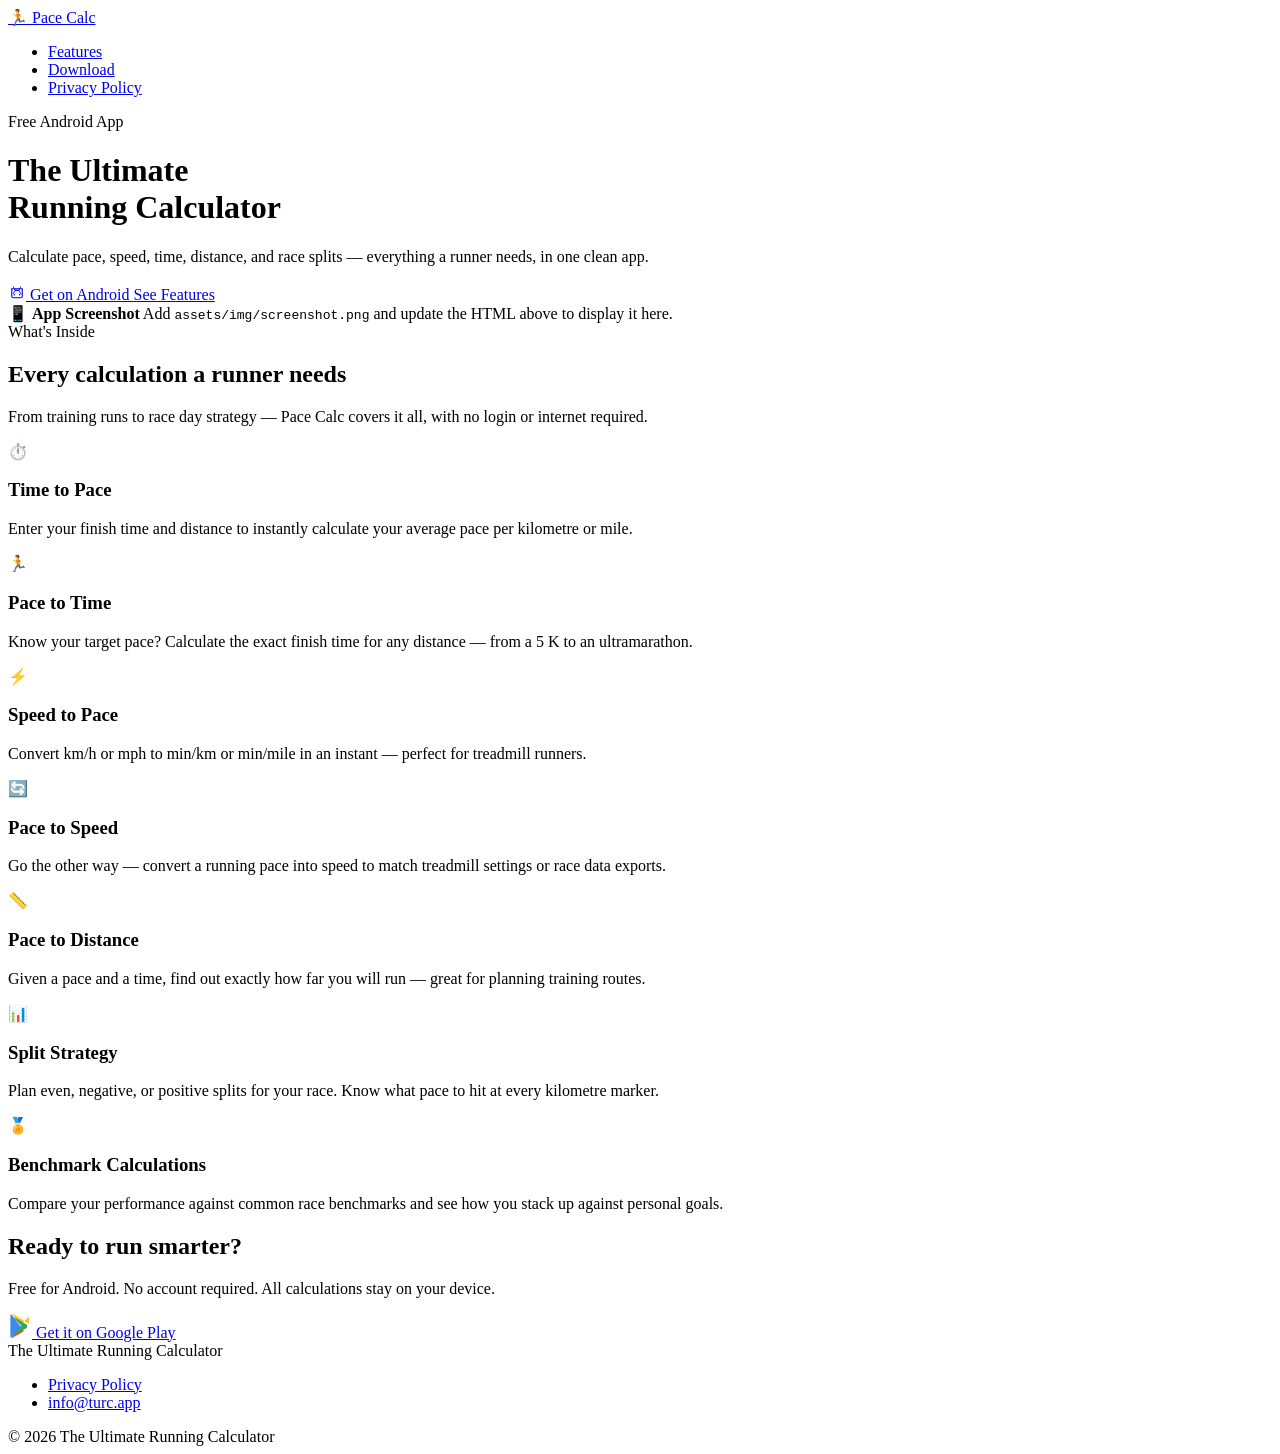
==== index.html @ 106208d2 "Add GitHub Pages website: index.html" ====
<!DOCTYPE html>
<html lang="en">
<head>
  <meta charset="UTF-8" />
  <meta name="viewport" content="width=device-width, initial-scale=1.0" />
  <meta name="description" content="The Ultimate Running Calculator — Calculate pace, speed, time, distance, and race splits for any distance. Free Android app." />
  <title>The Ultimate Running Calculator</title>

  <!-- Preconnect for Google Fonts -->
  <link rel="preconnect" href="https://fonts.googleapis.com" />
  <link rel="preconnect" href="https://fonts.gstatic.com" crossorigin />
  <link href="https://fonts.googleapis.com/css2?family=Inter:wght@400;500;600;700;800&display=swap" rel="stylesheet" />

  <link rel="stylesheet" href="assets/css/style.css" />

  <!-- Favicon placeholder — replace favicon.png with your actual icon -->
  <!-- <link rel="icon" type="image/png" href="assets/img/favicon.png" /> -->
</head>
<body>

  <!-- ========== Navigation ========== -->
  <nav class="nav" aria-label="Main navigation">
    <div class="container nav__inner">
      <a href="index.html" class="nav__brand">
        <span class="nav__brand-icon" aria-hidden="true">🏃</span>
        Pace Calc
      </a>
      <ul class="nav__links">
        <li><a href="#features">Features</a></li>
        <li><a href="#download">Download</a></li>
        <li><a href="privacy-policy.html">Privacy Policy</a></li>
      </ul>
    </div>
  </nav>

  <!-- ========== Hero ========== -->
  <header class="hero" id="home">
    <div class="container">
      <span class="hero__badge">Free Android App</span>

      <h1 class="hero__title">
        The Ultimate<br />
        <span>Running Calculator</span>
      </h1>

      <p class="hero__subtitle">
        Calculate pace, speed, time, distance, and race splits — everything a runner needs, in one clean app.
      </p>

      <div class="hero__cta">
        <a href="#download" class="btn btn--primary">
          <!-- Android icon -->
          <svg width="18" height="18" viewBox="0 0 24 24" fill="none" xmlns="http://www.w3.org/2000/svg" aria-hidden="true">
            <path d="M17.523 15.341 14.985 10.9l2.538-4.441a.5.5 0 0 0-.867-.496L14.14 10.4H9.86L7.344 5.963a.5.5 0 1 0-.867.496L9.015 10.9l-2.538 4.441a.5.5 0 1 0 .867.496L9.5 11.9h5l2.156 3.937a.5.5 0 1 0 .867-.496Z" fill="currentColor"/>
            <circle cx="8.5" cy="17" r="1" fill="currentColor"/>
            <circle cx="15.5" cy="17" r="1" fill="currentColor"/>
            <path d="M5 9h14v10a2 2 0 0 1-2 2H7a2 2 0 0 1-2-2V9Z" stroke="currentColor" stroke-width="1.5" fill="none"/>
          </svg>
          Get on Android
        </a>
        <a href="#features" class="btn btn--outline">See Features</a>
      </div>

      <!-- App Screenshot -->
      <div class="mockup-wrap">
        <!--
          ============================================================
          SCREENSHOT PLACEHOLDER
          Replace the <div class="mockup__placeholder"> block below
          with the following once you have a screenshot:

          <div class="mockup">
            <img src="assets/img/screenshot.png"
                 alt="The Ultimate Running Calculator app screenshot"
                 width="260" />
          </div>

          Recommended screenshot size: 1080×2340 px (or any 9:19.5 ratio).
          Save it as: assets/img/screenshot.png
          ============================================================
        -->
        <div class="mockup__placeholder" role="img" aria-label="App screenshot placeholder">
          <span class="mockup__placeholder-icon" aria-hidden="true">📱</span>
          <strong>App Screenshot</strong>
          <span>Add <code>assets/img/screenshot.png</code> and update the HTML above to display it here.</span>
        </div>
      </div>

    </div>
  </header>

  <!-- ========== Features ========== -->
  <section class="section" id="features" aria-labelledby="features-title">
    <div class="container">
      <div class="features__intro">
        <span class="section-label">What's Inside</span>
        <h2 class="section-title" id="features-title">Every calculation a runner needs</h2>
        <p class="section-desc">
          From training runs to race day strategy — Pace Calc covers it all, with no login or internet required.
        </p>
      </div>

      <div class="features__grid">

        <div class="feature-card">
          <div class="feature-card__icon" aria-hidden="true">⏱️</div>
          <h3 class="feature-card__title">Time to Pace</h3>
          <p class="feature-card__desc">Enter your finish time and distance to instantly calculate your average pace per kilometre or mile.</p>
        </div>

        <div class="feature-card">
          <div class="feature-card__icon" aria-hidden="true">🏃</div>
          <h3 class="feature-card__title">Pace to Time</h3>
          <p class="feature-card__desc">Know your target pace? Calculate the exact finish time for any distance — from a 5 K to an ultramarathon.</p>
        </div>

        <div class="feature-card">
          <div class="feature-card__icon" aria-hidden="true">⚡</div>
          <h3 class="feature-card__title">Speed to Pace</h3>
          <p class="feature-card__desc">Convert km/h or mph to min/km or min/mile in an instant — perfect for treadmill runners.</p>
        </div>

        <div class="feature-card">
          <div class="feature-card__icon" aria-hidden="true">🔄</div>
          <h3 class="feature-card__title">Pace to Speed</h3>
          <p class="feature-card__desc">Go the other way — convert a running pace into speed to match treadmill settings or race data exports.</p>
        </div>

        <div class="feature-card">
          <div class="feature-card__icon" aria-hidden="true">📏</div>
          <h3 class="feature-card__title">Pace to Distance</h3>
          <p class="feature-card__desc">Given a pace and a time, find out exactly how far you will run — great for planning training routes.</p>
        </div>

        <div class="feature-card">
          <div class="feature-card__icon" aria-hidden="true">📊</div>
          <h3 class="feature-card__title">Split Strategy</h3>
          <p class="feature-card__desc">Plan even, negative, or positive splits for your race. Know what pace to hit at every kilometre marker.</p>
        </div>

        <div class="feature-card">
          <div class="feature-card__icon" aria-hidden="true">🏅</div>
          <h3 class="feature-card__title">Benchmark Calculations</h3>
          <p class="feature-card__desc">Compare your performance against common race benchmarks and see how you stack up against personal goals.</p>
        </div>

      </div>
    </div>
  </section>

  <!-- ========== Download CTA ========== -->
  <section class="cta-banner" id="download" aria-labelledby="download-title">
    <div class="container">
      <h2 class="cta-banner__title" id="download-title">Ready to run smarter?</h2>
      <p class="cta-banner__sub">
        Free for Android. No account required. All calculations stay on your device.
      </p>

      <!--
        ============================================================
        GOOGLE PLAY LINK PLACEHOLDER
        Replace the href below with your actual Google Play Store URL:
        https://play.google.com/store/apps/details?id=YOUR.PACKAGE.NAME
        ============================================================
      -->
      <a href="#" class="android-badge" aria-label="Get The Ultimate Running Calculator on Google Play">
        <!-- Google Play icon -->
        <svg width="24" height="24" viewBox="0 0 24 24" fill="none" xmlns="http://www.w3.org/2000/svg" aria-hidden="true">
          <path d="M3.18 23.76c.42.23.9.26 1.35.06l11.4-6.56-2.43-2.43L3.18 23.76Z" fill="#EA4335"/>
          <path d="M20.82 10.03c-.4-.57-1-.97-1.74-1.16L5.7.57c-.45-.26-.96-.28-1.38-.07L13.5 10l7.32-7.32Z" fill="#FBBC04"/>
          <path d="M3.18.24C2.7.46 2.4.97 2.4 1.63v20.74c0 .66.3 1.17.78 1.39l10.32-10.32L3.18.24Z" fill="#4285F4"/>
          <path d="M13.5 12 3.18 22.32c.42.23.93.2 1.38-.06l13.38-7.7a2.5 2.5 0 0 0 0-4.44L4.56 2.42 13.5 12Z" fill="#34A853"/>
        </svg>
        Get it on Google Play
      </a>
    </div>
  </section>

  <!-- ========== Footer ========== -->
  <footer class="footer">
    <div class="container footer__inner">
      <span class="footer__brand">The Ultimate Running Calculator</span>
      <ul class="footer__links">
        <li><a href="privacy-policy.html">Privacy Policy</a></li>
        <li><a href="mailto:info@turc.app">info@turc.app</a></li>
      </ul>
      <span>&copy; <script>document.write(new Date().getFullYear())</script> The Ultimate Running Calculator</span>
    </div>
  </footer>

</body>
</html>
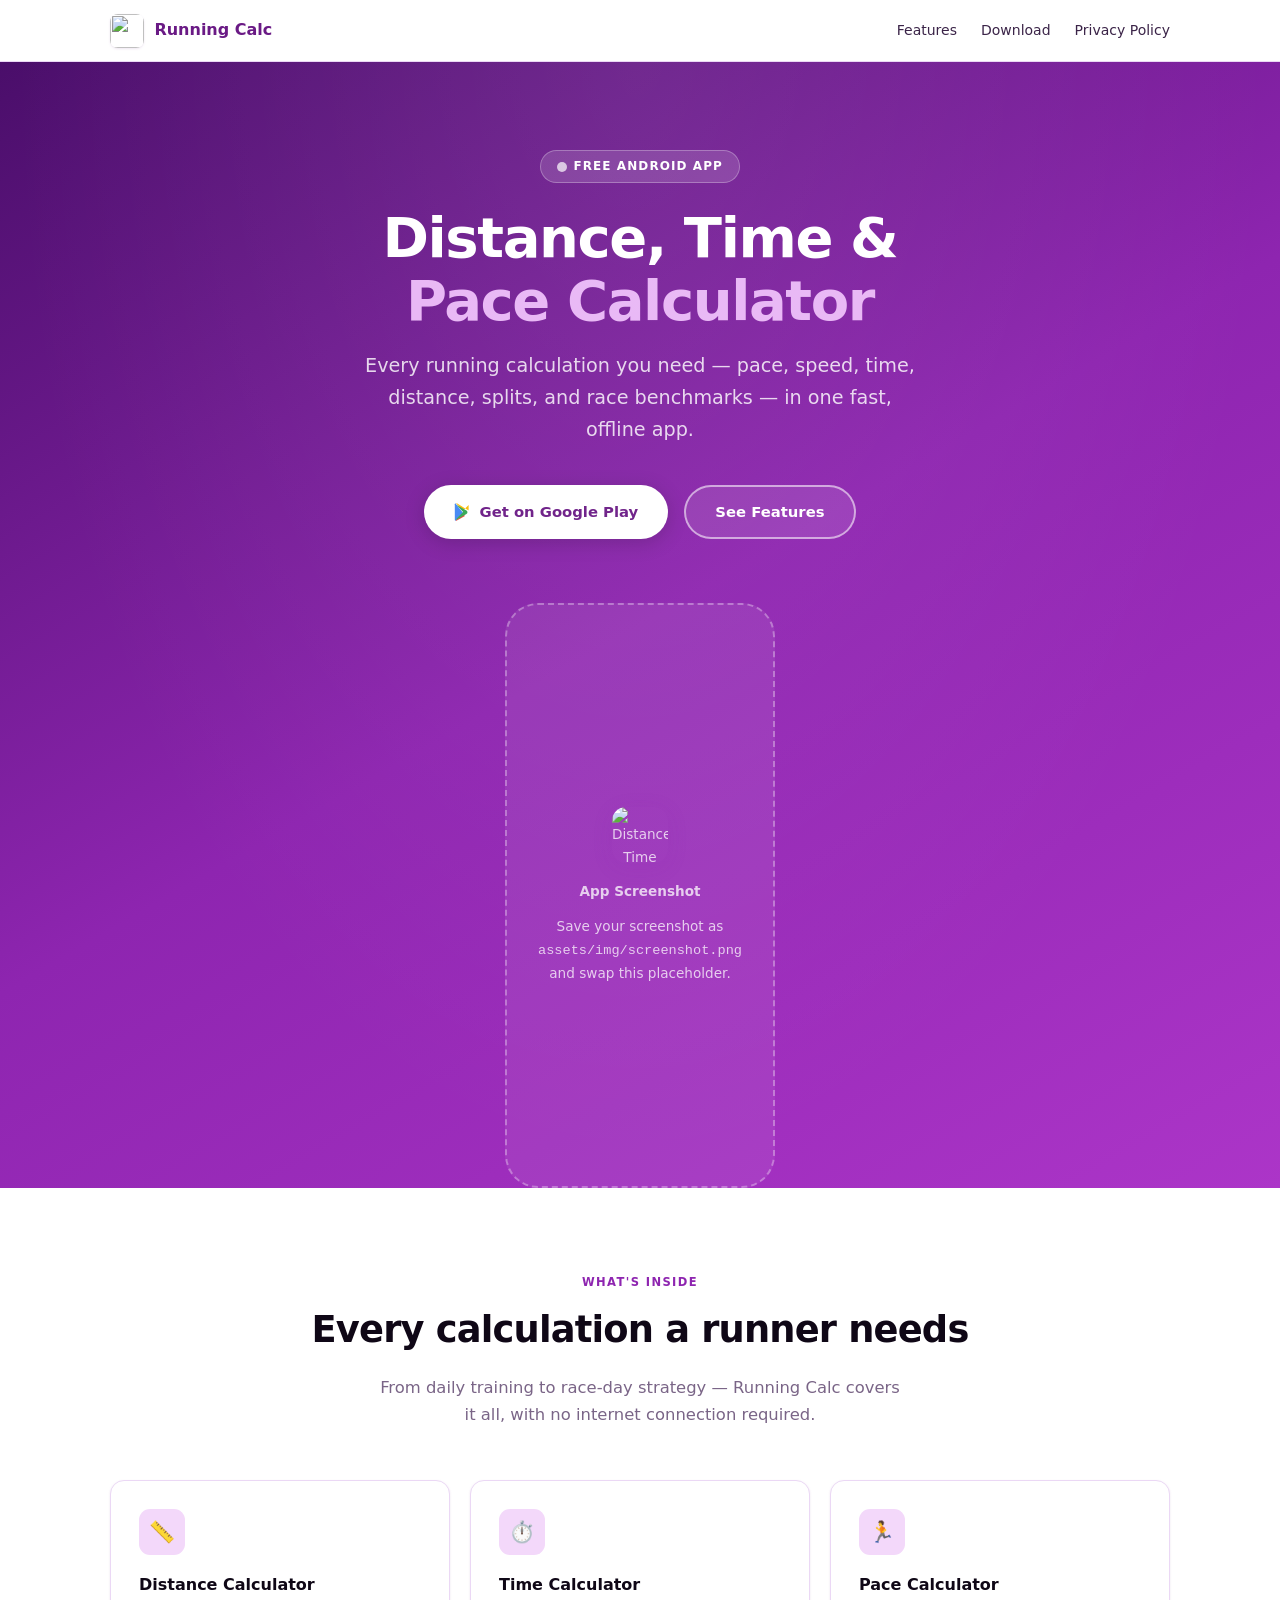
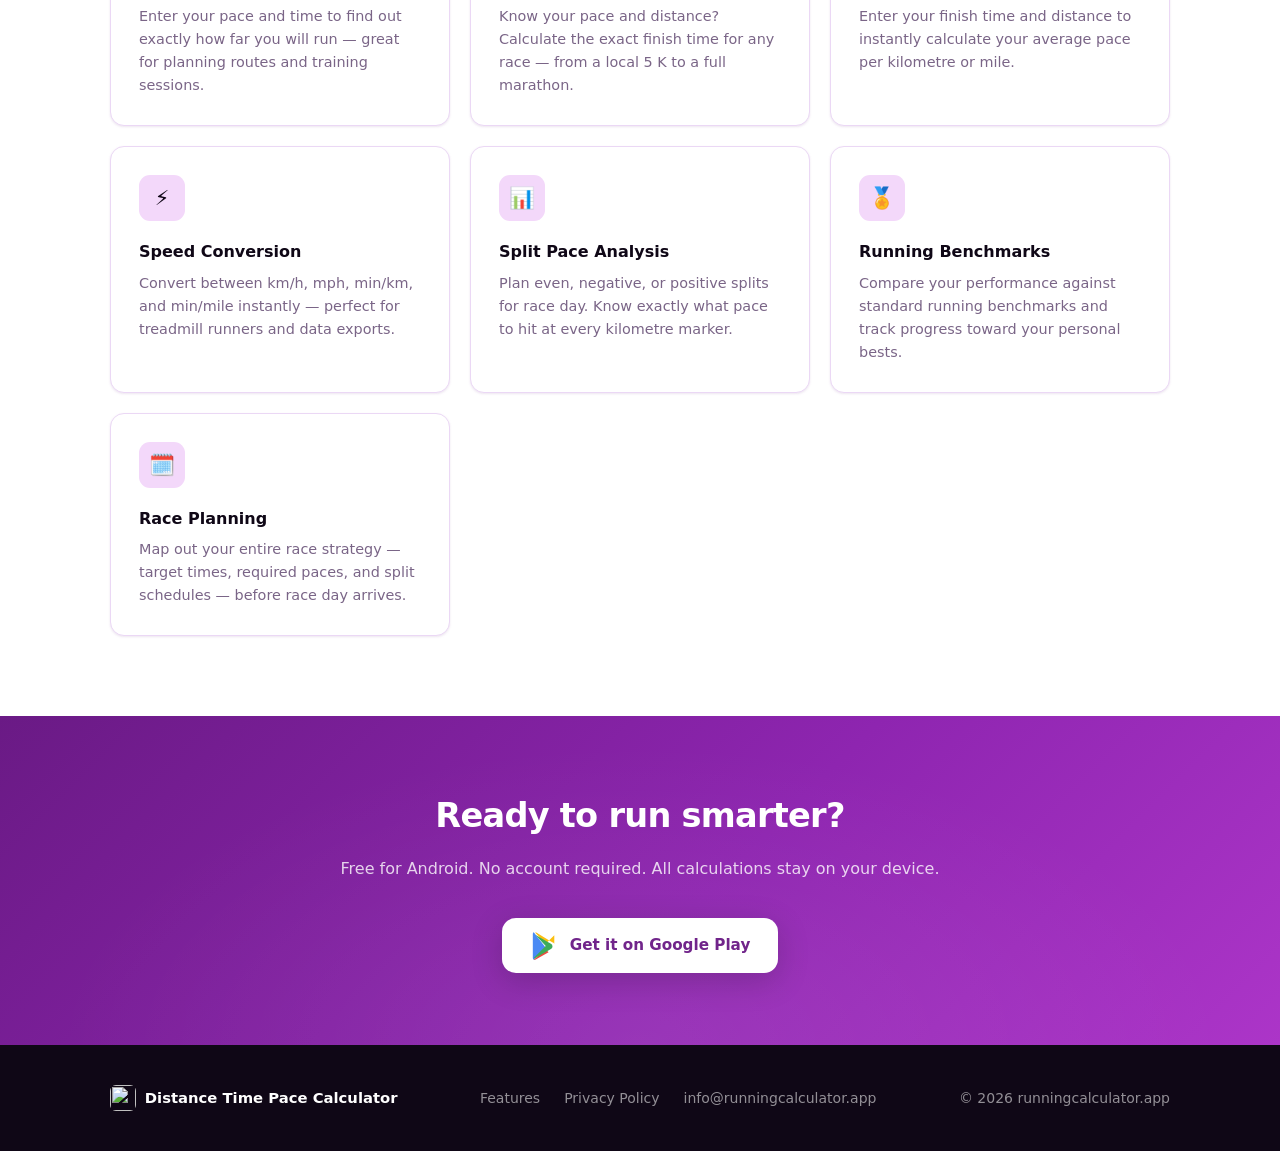
==== commit c8fc9e83: "Rebrand website to Distance Time Pace Calculator with purple gradient theme" ====
--- a/index.html
+++ b/index.html
@@ -3,27 +3,53 @@
 <head>
   <meta charset="UTF-8" />
   <meta name="viewport" content="width=device-width, initial-scale=1.0" />
-  <meta name="description" content="The Ultimate Running Calculator — Calculate pace, speed, time, distance, and race splits for any distance. Free Android app." />
-  <title>The Ultimate Running Calculator</title>
-
-  <!-- Preconnect for Google Fonts -->
+
+  <!-- ── SEO ──────────────────────────────────────────────────── -->
+  <title>Distance Time Pace Calculator — Running Calc</title>
+  <meta name="description" content="Distance Time Pace Calculator: the free Android app for runners. Calculate pace, speed, time, distance, splits, and race benchmarks — all offline, no account needed." />
+  <link rel="canonical" href="https://runningcalculator.app/" />
+
+  <!-- ── Open Graph / Social ───────────────────────────────────── -->
+  <meta property="og:type"        content="website" />
+  <meta property="og:url"         content="https://runningcalculator.app/" />
+  <meta property="og:title"       content="Distance Time Pace Calculator" />
+  <meta property="og:description" content="Every running calculation you need — pace, speed, time, distance, splits, and benchmarks. Free for Android." />
+  <meta property="og:image"       content="https://runningcalculator.app/assets/img/og-image.jpg" />
+  <meta property="og:image:width"  content="1200" />
+  <meta property="og:image:height" content="630" />
+  <meta name="twitter:card"        content="summary_large_image" />
+  <meta name="twitter:title"       content="Distance Time Pace Calculator" />
+  <meta name="twitter:description" content="Every running calculation you need. Free for Android." />
+  <meta name="twitter:image"       content="https://runningcalculator.app/assets/img/og-image.jpg" />
+
+  <!-- ── Theme color (browser UI) ──────────────────────────────── -->
+  <meta name="theme-color" content="#8E25B0" />
+  <meta name="msapplication-TileColor" content="#8E25B0" />
+
+  <!-- ── Favicons ──────────────────────────────────────────────── -->
+  <link rel="icon"               href="/favicon.ico" sizes="any" />
+  <link rel="icon"               href="/assets/img/favicon-32x32.png" type="image/png" sizes="32x32" />
+  <link rel="icon"               href="/assets/img/favicon-16x16.png" type="image/png" sizes="16x16" />
+  <link rel="apple-touch-icon"   href="/assets/img/apple-touch-icon.png" />
+  <link rel="manifest"           href="/site.webmanifest" />
+
+  <!-- ── Fonts ─────────────────────────────────────────────────── -->
   <link rel="preconnect" href="https://fonts.googleapis.com" />
   <link rel="preconnect" href="https://fonts.gstatic.com" crossorigin />
   <link href="https://fonts.googleapis.com/css2?family=Inter:wght@400;500;600;700;800&display=swap" rel="stylesheet" />
 
   <link rel="stylesheet" href="assets/css/style.css" />
-
-  <!-- Favicon placeholder — replace favicon.png with your actual icon -->
-  <!-- <link rel="icon" type="image/png" href="assets/img/favicon.png" /> -->
 </head>
 <body>
 
-  <!-- ========== Navigation ========== -->
+  <!-- ═══════════════ NAVIGATION ═══════════════ -->
   <nav class="nav" aria-label="Main navigation">
     <div class="container nav__inner">
-      <a href="index.html" class="nav__brand">
-        <span class="nav__brand-icon" aria-hidden="true">🏃</span>
-        Pace Calc
+      <a href="/" class="nav__brand">
+        <span class="nav__brand-icon">
+          <img src="assets/img/favicon-96x96.png" alt="" aria-hidden="true" />
+        </span>
+        Running Calc
       </a>
       <ul class="nav__links">
         <li><a href="#features">Features</a></li>
@@ -33,139 +59,143 @@
     </div>
   </nav>
 
-  <!-- ========== Hero ========== -->
+  <!-- ═══════════════ HERO ═══════════════ -->
   <header class="hero" id="home">
     <div class="container">
-      <span class="hero__badge">Free Android App</span>
+
+      <span class="hero__badge">
+        <!-- Android dot -->
+        <svg width="10" height="10" viewBox="0 0 10 10" aria-hidden="true"><circle cx="5" cy="5" r="5" fill="currentColor" opacity=".7"/></svg>
+        Free Android App
+      </span>
 
       <h1 class="hero__title">
-        The Ultimate<br />
-        <span>Running Calculator</span>
+        Distance, Time &amp;<br />
+        <em>Pace Calculator</em>
       </h1>
 
       <p class="hero__subtitle">
-        Calculate pace, speed, time, distance, and race splits — everything a runner needs, in one clean app.
+        Every running calculation you need — pace, speed, time, distance, splits, and race benchmarks — in one fast, offline app.
       </p>
 
       <div class="hero__cta">
         <a href="#download" class="btn btn--primary">
-          <!-- Android icon -->
-          <svg width="18" height="18" viewBox="0 0 24 24" fill="none" xmlns="http://www.w3.org/2000/svg" aria-hidden="true">
-            <path d="M17.523 15.341 14.985 10.9l2.538-4.441a.5.5 0 0 0-.867-.496L14.14 10.4H9.86L7.344 5.963a.5.5 0 1 0-.867.496L9.015 10.9l-2.538 4.441a.5.5 0 1 0 .867.496L9.5 11.9h5l2.156 3.937a.5.5 0 1 0 .867-.496Z" fill="currentColor"/>
-            <circle cx="8.5" cy="17" r="1" fill="currentColor"/>
-            <circle cx="15.5" cy="17" r="1" fill="currentColor"/>
-            <path d="M5 9h14v10a2 2 0 0 1-2 2H7a2 2 0 0 1-2-2V9Z" stroke="currentColor" stroke-width="1.5" fill="none"/>
+          <!-- Google Play icon -->
+          <svg class="btn__icon" width="18" height="18" viewBox="0 0 24 24" fill="none" aria-hidden="true">
+            <path d="M3.18 23.76c.42.23.9.26 1.35.06l11.4-6.56-2.43-2.43L3.18 23.76Z" fill="#EA4335"/>
+            <path d="M20.82 10.03c-.4-.57-1-.97-1.74-1.16L5.7.57c-.45-.26-.96-.28-1.38-.07L13.5 10l7.32-7.32Z" fill="#FBBC04"/>
+            <path d="M3.18.24C2.7.46 2.4.97 2.4 1.63v20.74c0 .66.3 1.17.78 1.39l10.32-10.32L3.18.24Z" fill="#4285F4"/>
+            <path d="M13.5 12 3.18 22.32c.42.23.93.2 1.38-.06l13.38-7.7a2.5 2.5 0 0 0 0-4.44L4.56 2.42 13.5 12Z" fill="#34A853"/>
           </svg>
-          Get on Android
+          Get on Google Play
         </a>
         <a href="#features" class="btn btn--outline">See Features</a>
       </div>
 
       <!-- App Screenshot -->
-      <div class="mockup-wrap">
+      <div class="hero__mockup">
         <!--
-          ============================================================
+          ══════════════════════════════════════════════════════════
           SCREENSHOT PLACEHOLDER
-          Replace the <div class="mockup__placeholder"> block below
-          with the following once you have a screenshot:
+          When you have a screenshot, replace the block below with:
 
           <div class="mockup">
             <img src="assets/img/screenshot.png"
-                 alt="The Ultimate Running Calculator app screenshot"
-                 width="260" />
+                 alt="Distance Time Pace Calculator app screenshot"
+                 width="270" />
           </div>
 
-          Recommended screenshot size: 1080×2340 px (or any 9:19.5 ratio).
-          Save it as: assets/img/screenshot.png
-          ============================================================
+          Recommended size: 1080 × 2340 px (or any 9 : 19.5 ratio).
+          Save the file as:  assets/img/screenshot.png
+          ══════════════════════════════════════════════════════════
         -->
         <div class="mockup__placeholder" role="img" aria-label="App screenshot placeholder">
-          <span class="mockup__placeholder-icon" aria-hidden="true">📱</span>
+          <div class="mockup__placeholder-icon">
+            <img src="assets/img/icon-192.png" alt="Distance Time Pace Calculator icon" />
+          </div>
           <strong>App Screenshot</strong>
-          <span>Add <code>assets/img/screenshot.png</code> and update the HTML above to display it here.</span>
+          <span>Save your screenshot as <code>assets/img/screenshot.png</code> and swap this placeholder.</span>
         </div>
       </div>
 
     </div>
   </header>
 
-  <!-- ========== Features ========== -->
-  <section class="section" id="features" aria-labelledby="features-title">
+  <!-- ═══════════════ FEATURES ═══════════════ -->
+  <section class="section" id="features" aria-labelledby="features-heading">
     <div class="container">
+
       <div class="features__intro">
         <span class="section-label">What's Inside</span>
-        <h2 class="section-title" id="features-title">Every calculation a runner needs</h2>
+        <h2 class="section-title" id="features-heading">Every calculation a runner needs</h2>
         <p class="section-desc">
-          From training runs to race day strategy — Pace Calc covers it all, with no login or internet required.
+          From daily training to race-day strategy — Running Calc covers it all, with no internet connection required.
         </p>
       </div>
 
       <div class="features__grid">
 
         <div class="feature-card">
+          <div class="feature-card__icon" aria-hidden="true">📏</div>
+          <h3 class="feature-card__title">Distance Calculator</h3>
+          <p class="feature-card__desc">Enter your pace and time to find out exactly how far you will run — great for planning routes and training sessions.</p>
+        </div>
+
+        <div class="feature-card">
           <div class="feature-card__icon" aria-hidden="true">⏱️</div>
-          <h3 class="feature-card__title">Time to Pace</h3>
+          <h3 class="feature-card__title">Time Calculator</h3>
+          <p class="feature-card__desc">Know your pace and distance? Calculate the exact finish time for any race — from a local 5 K to a full marathon.</p>
+        </div>
+
+        <div class="feature-card">
+          <div class="feature-card__icon" aria-hidden="true">🏃</div>
+          <h3 class="feature-card__title">Pace Calculator</h3>
           <p class="feature-card__desc">Enter your finish time and distance to instantly calculate your average pace per kilometre or mile.</p>
         </div>
 
         <div class="feature-card">
-          <div class="feature-card__icon" aria-hidden="true">🏃</div>
-          <h3 class="feature-card__title">Pace to Time</h3>
-          <p class="feature-card__desc">Know your target pace? Calculate the exact finish time for any distance — from a 5 K to an ultramarathon.</p>
-        </div>
-
-        <div class="feature-card">
           <div class="feature-card__icon" aria-hidden="true">⚡</div>
-          <h3 class="feature-card__title">Speed to Pace</h3>
-          <p class="feature-card__desc">Convert km/h or mph to min/km or min/mile in an instant — perfect for treadmill runners.</p>
-        </div>
-
-        <div class="feature-card">
-          <div class="feature-card__icon" aria-hidden="true">🔄</div>
-          <h3 class="feature-card__title">Pace to Speed</h3>
-          <p class="feature-card__desc">Go the other way — convert a running pace into speed to match treadmill settings or race data exports.</p>
-        </div>
-
-        <div class="feature-card">
-          <div class="feature-card__icon" aria-hidden="true">📏</div>
-          <h3 class="feature-card__title">Pace to Distance</h3>
-          <p class="feature-card__desc">Given a pace and a time, find out exactly how far you will run — great for planning training routes.</p>
+          <h3 class="feature-card__title">Speed Conversion</h3>
+          <p class="feature-card__desc">Convert between km/h, mph, min/km, and min/mile instantly — perfect for treadmill runners and data exports.</p>
         </div>
 
         <div class="feature-card">
           <div class="feature-card__icon" aria-hidden="true">📊</div>
-          <h3 class="feature-card__title">Split Strategy</h3>
-          <p class="feature-card__desc">Plan even, negative, or positive splits for your race. Know what pace to hit at every kilometre marker.</p>
+          <h3 class="feature-card__title">Split Pace Analysis</h3>
+          <p class="feature-card__desc">Plan even, negative, or positive splits for race day. Know exactly what pace to hit at every kilometre marker.</p>
         </div>
 
         <div class="feature-card">
           <div class="feature-card__icon" aria-hidden="true">🏅</div>
-          <h3 class="feature-card__title">Benchmark Calculations</h3>
-          <p class="feature-card__desc">Compare your performance against common race benchmarks and see how you stack up against personal goals.</p>
+          <h3 class="feature-card__title">Running Benchmarks</h3>
+          <p class="feature-card__desc">Compare your performance against standard running benchmarks and track progress toward your personal bests.</p>
+        </div>
+
+        <div class="feature-card">
+          <div class="feature-card__icon" aria-hidden="true">🗓️</div>
+          <h3 class="feature-card__title">Race Planning</h3>
+          <p class="feature-card__desc">Map out your entire race strategy — target times, required paces, and split schedules — before race day arrives.</p>
         </div>
 
       </div>
     </div>
   </section>
 
-  <!-- ========== Download CTA ========== -->
-  <section class="cta-banner" id="download" aria-labelledby="download-title">
+  <!-- ═══════════════ DOWNLOAD CTA ═══════════════ -->
+  <section class="cta-banner" id="download" aria-labelledby="download-heading">
     <div class="container">
-      <h2 class="cta-banner__title" id="download-title">Ready to run smarter?</h2>
+
+      <h2 class="cta-banner__title" id="download-heading">Ready to run smarter?</h2>
       <p class="cta-banner__sub">
         Free for Android. No account required. All calculations stay on your device.
       </p>
 
       <!--
-        ============================================================
-        GOOGLE PLAY LINK PLACEHOLDER
-        Replace the href below with your actual Google Play Store URL:
+        Replace href="#" with your Google Play Store URL:
         https://play.google.com/store/apps/details?id=YOUR.PACKAGE.NAME
-        ============================================================
       -->
-      <a href="#" class="android-badge" aria-label="Get The Ultimate Running Calculator on Google Play">
-        <!-- Google Play icon -->
-        <svg width="24" height="24" viewBox="0 0 24 24" fill="none" xmlns="http://www.w3.org/2000/svg" aria-hidden="true">
+      <a href="#" class="play-badge" aria-label="Get Distance Time Pace Calculator on Google Play">
+        <svg class="play-badge__icon" viewBox="0 0 24 24" fill="none" aria-hidden="true">
           <path d="M3.18 23.76c.42.23.9.26 1.35.06l11.4-6.56-2.43-2.43L3.18 23.76Z" fill="#EA4335"/>
           <path d="M20.82 10.03c-.4-.57-1-.97-1.74-1.16L5.7.57c-.45-.26-.96-.28-1.38-.07L13.5 10l7.32-7.32Z" fill="#FBBC04"/>
           <path d="M3.18.24C2.7.46 2.4.97 2.4 1.63v20.74c0 .66.3 1.17.78 1.39l10.32-10.32L3.18.24Z" fill="#4285F4"/>
@@ -173,18 +203,25 @@
         </svg>
         Get it on Google Play
       </a>
+
     </div>
   </section>
 
-  <!-- ========== Footer ========== -->
+  <!-- ═══════════════ FOOTER ═══════════════ -->
   <footer class="footer">
     <div class="container footer__inner">
-      <span class="footer__brand">The Ultimate Running Calculator</span>
+      <a href="/" class="footer__brand">
+        <span class="footer__brand-icon">
+          <img src="assets/img/favicon-32x32.png" alt="" aria-hidden="true" />
+        </span>
+        Distance Time Pace Calculator
+      </a>
       <ul class="footer__links">
+        <li><a href="#features">Features</a></li>
         <li><a href="privacy-policy.html">Privacy Policy</a></li>
-        <li><a href="mailto:info@turc.app">info@turc.app</a></li>
+        <li><a href="mailto:info@runningcalculator.app">info@runningcalculator.app</a></li>
       </ul>
-      <span>&copy; <script>document.write(new Date().getFullYear())</script> The Ultimate Running Calculator</span>
+      <span>&copy; <script>document.write(new Date().getFullYear())</script> runningcalculator.app</span>
     </div>
   </footer>
 
--- a/assets/css/style.css
+++ b/assets/css/style.css
@@ -0,0 +1,470 @@
+/* ============================================================
+   Distance Time Pace Calculator — Shared Stylesheet
+   Theme: Purple gradient  #8E25B0 → #AC35C8
+   ============================================================ */
+
+/* ---------- Reset & Base ---------- */
+*, *::before, *::after { box-sizing: border-box; margin: 0; padding: 0; }
+
+:root {
+  /* Brand purples */
+  --purple-950: #4A0E6A;
+  --purple-900: #6A1A85;
+  --purple-800: #8E25B0;   /* primary */
+  --purple-600: #AC35C8;   /* accent */
+  --purple-400: #C96BE0;
+  --purple-200: #E8B5F5;
+  --purple-100: #F3D8FA;
+  --purple-50:  #FAF0FC;
+
+  /* Gradients */
+  --grad-main:    linear-gradient(135deg, #6A1A85 0%, #8E25B0 55%, #AC35C8 100%);
+  --grad-hero:    linear-gradient(150deg, #4A0E6A 0%, #8E25B0 50%, #AC35C8 100%);
+  --grad-subtle:  linear-gradient(135deg, #8E25B0 0%, #AC35C8 100%);
+
+  /* Neutral */
+  --text-dark:  #0F0716;
+  --text-mid:   #3B2448;
+  --text-light: #7A6587;
+  --white:      #ffffff;
+  --surface:    #FDFAFF;
+  --border:     #EBD8F5;
+
+  /* UI */
+  --radius:     14px;
+  --radius-sm:  8px;
+  --radius-xl:  24px;
+  --shadow-sm:  0 1px 3px rgba(142,37,176,.08), 0 1px 2px rgba(0,0,0,.04);
+  --shadow-md:  0 4px 20px rgba(142,37,176,.14);
+  --shadow-lg:  0 12px 48px rgba(142,37,176,.18);
+  --glow:       0 0 40px rgba(172,53,200,.35);
+  --max-w:      1100px;
+  --font:       'Inter', system-ui, -apple-system, BlinkMacSystemFont, 'Segoe UI', sans-serif;
+}
+
+html { scroll-behavior: smooth; }
+
+body {
+  font-family: var(--font);
+  font-size: 16px;
+  line-height: 1.65;
+  color: var(--text-dark);
+  background: var(--white);
+  -webkit-font-smoothing: antialiased;
+}
+
+img { display: block; max-width: 100%; height: auto; }
+a   { color: var(--purple-800); text-decoration: none; }
+a:hover { text-decoration: underline; }
+
+/* ---------- Layout ---------- */
+.container {
+  width: 100%;
+  max-width: var(--max-w);
+  margin-inline: auto;
+  padding-inline: 1.25rem;
+}
+
+.section     { padding-block: 5rem; }
+.section--alt { background: var(--purple-50); }
+
+/* ---------- Navigation ---------- */
+.nav {
+  position: sticky;
+  top: 0;
+  z-index: 100;
+  background: rgba(255,255,255,.93);
+  backdrop-filter: blur(14px);
+  -webkit-backdrop-filter: blur(14px);
+  border-bottom: 1px solid var(--border);
+}
+.nav__inner {
+  display: flex;
+  align-items: center;
+  justify-content: space-between;
+  padding-block: .85rem;
+}
+.nav__brand {
+  display: flex;
+  align-items: center;
+  gap: .65rem;
+  font-weight: 700;
+  font-size: 1rem;
+  color: var(--purple-900);
+  text-decoration: none;
+}
+.nav__brand-icon {
+  width: 34px;
+  height: 34px;
+  border-radius: var(--radius-sm);
+  overflow: hidden;
+  flex-shrink: 0;
+  box-shadow: var(--shadow-sm);
+}
+.nav__brand-icon img {
+  width: 100%;
+  height: 100%;
+  object-fit: cover;
+}
+.nav__links {
+  display: flex;
+  gap: 1.5rem;
+  list-style: none;
+}
+.nav__links a {
+  font-size: .875rem;
+  color: var(--text-mid);
+  font-weight: 500;
+  transition: color .15s;
+}
+.nav__links a:hover { color: var(--purple-800); text-decoration: none; }
+
+/* ---------- Hero ---------- */
+.hero {
+  padding-block: 5.5rem 0;
+  background: var(--grad-hero);
+  color: var(--white);
+  text-align: center;
+  overflow: hidden;
+  position: relative;
+}
+.hero::before {
+  content: '';
+  position: absolute;
+  inset: 0;
+  background: radial-gradient(ellipse at 50% 0%, rgba(255,255,255,.08) 0%, transparent 70%);
+  pointer-events: none;
+}
+.hero__badge {
+  display: inline-flex;
+  align-items: center;
+  gap: .4rem;
+  background: rgba(255,255,255,.14);
+  border: 1px solid rgba(255,255,255,.28);
+  color: var(--white);
+  font-size: .75rem;
+  font-weight: 700;
+  letter-spacing: .09em;
+  text-transform: uppercase;
+  padding: .35rem 1rem;
+  border-radius: 999px;
+  margin-bottom: 1.5rem;
+}
+.hero__title {
+  font-size: clamp(2.1rem, 5.5vw, 3.5rem);
+  font-weight: 800;
+  line-height: 1.12;
+  letter-spacing: -.025em;
+  margin-bottom: 1.1rem;
+}
+.hero__title em {
+  font-style: normal;
+  color: var(--purple-200);
+}
+.hero__subtitle {
+  font-size: clamp(1rem, 2vw, 1.2rem);
+  color: rgba(255,255,255,.82);
+  max-width: 560px;
+  margin-inline: auto;
+  margin-bottom: 2.5rem;
+}
+
+/* Buttons */
+.btn {
+  display: inline-flex;
+  align-items: center;
+  gap: .5rem;
+  font-weight: 700;
+  font-size: .925rem;
+  padding: .8rem 1.85rem;
+  border-radius: 999px;
+  cursor: pointer;
+  transition: transform .15s, box-shadow .15s;
+  white-space: nowrap;
+}
+.btn:hover { transform: translateY(-2px); text-decoration: none; }
+.btn--primary {
+  background: var(--white);
+  color: var(--purple-900);
+  box-shadow: 0 4px 20px rgba(0,0,0,.18);
+}
+.btn--primary:hover { box-shadow: 0 8px 28px rgba(0,0,0,.22); }
+.btn--outline {
+  background: rgba(255,255,255,.10);
+  border: 2px solid rgba(255,255,255,.55);
+  color: var(--white);
+}
+.btn--outline:hover { background: rgba(255,255,255,.18); }
+
+.hero__cta {
+  display: flex;
+  gap: 1rem;
+  justify-content: center;
+  flex-wrap: wrap;
+  margin-bottom: 3.5rem;
+}
+
+/* ---------- Mockup / Screenshot ---------- */
+.hero__mockup {
+  display: flex;
+  justify-content: center;
+  padding-top: .5rem;
+}
+.mockup {
+  position: relative;
+  width: 270px;
+  border-radius: 40px;
+  overflow: hidden;
+  box-shadow: 0 32px 80px rgba(0,0,0,.45), var(--glow);
+  border: 7px solid rgba(255,255,255,.18);
+}
+.mockup img {
+  width: 100%;
+  display: block;
+  border-radius: 33px;
+}
+.mockup__placeholder {
+  width: 270px;
+  aspect-ratio: 9 / 19.5;
+  background: rgba(255,255,255,.07);
+  border: 2px dashed rgba(255,255,255,.32);
+  border-radius: 33px;
+  display: flex;
+  flex-direction: column;
+  align-items: center;
+  justify-content: center;
+  gap: .8rem;
+  color: rgba(255,255,255,.75);
+  font-size: .85rem;
+  text-align: center;
+  padding: 2rem 1.5rem;
+}
+.mockup__placeholder-icon {
+  width: 56px;
+  height: 56px;
+  border-radius: 14px;
+  overflow: hidden;
+  margin-bottom: .25rem;
+  box-shadow: var(--shadow-md);
+}
+.mockup__placeholder-icon img { width: 100%; height: 100%; object-fit: cover; }
+
+/* ---------- Features ---------- */
+.features__intro {
+  text-align: center;
+  margin-bottom: 3.25rem;
+}
+.section-label {
+  display: inline-block;
+  font-size: .72rem;
+  font-weight: 700;
+  letter-spacing: .12em;
+  text-transform: uppercase;
+  color: var(--purple-800);
+  margin-bottom: .5rem;
+}
+.section-title {
+  font-size: clamp(1.65rem, 3.5vw, 2.3rem);
+  font-weight: 800;
+  letter-spacing: -.022em;
+  color: var(--text-dark);
+  margin-bottom: .8rem;
+}
+.section-desc {
+  color: var(--text-light);
+  max-width: 520px;
+  margin-inline: auto;
+  font-size: 1.025rem;
+}
+.features__grid {
+  display: grid;
+  grid-template-columns: repeat(auto-fit, minmax(275px, 1fr));
+  gap: 1.25rem;
+}
+.feature-card {
+  background: var(--white);
+  border: 1px solid var(--border);
+  border-radius: var(--radius);
+  padding: 1.75rem;
+  box-shadow: var(--shadow-sm);
+  transition: box-shadow .2s, transform .2s;
+  position: relative;
+  overflow: hidden;
+}
+.feature-card::before {
+  content: '';
+  position: absolute;
+  top: 0; left: 0; right: 0;
+  height: 3px;
+  background: var(--grad-subtle);
+  opacity: 0;
+  transition: opacity .2s;
+}
+.feature-card:hover {
+  box-shadow: var(--shadow-md);
+  transform: translateY(-4px);
+}
+.feature-card:hover::before { opacity: 1; }
+.feature-card__icon {
+  width: 46px;
+  height: 46px;
+  border-radius: 11px;
+  background: var(--purple-100);
+  display: flex;
+  align-items: center;
+  justify-content: center;
+  font-size: 1.3rem;
+  margin-bottom: 1.1rem;
+}
+.feature-card__title {
+  font-size: 1rem;
+  font-weight: 700;
+  color: var(--text-dark);
+  margin-bottom: .4rem;
+}
+.feature-card__desc {
+  font-size: .9rem;
+  color: var(--text-light);
+  line-height: 1.6;
+}
+
+/* ---------- CTA Banner ---------- */
+.cta-banner {
+  background: var(--grad-main);
+  color: var(--white);
+  text-align: center;
+  padding-block: 4.5rem;
+  position: relative;
+  overflow: hidden;
+}
+.cta-banner::before {
+  content: '';
+  position: absolute;
+  inset: 0;
+  background: radial-gradient(ellipse at 50% 100%, rgba(255,255,255,.07) 0%, transparent 65%);
+  pointer-events: none;
+}
+.cta-banner__title {
+  font-size: clamp(1.5rem, 3vw, 2.1rem);
+  font-weight: 800;
+  letter-spacing: -.022em;
+  margin-bottom: .75rem;
+}
+.cta-banner__sub {
+  color: rgba(255,255,255,.8);
+  margin-bottom: 2.25rem;
+  font-size: 1rem;
+}
+.play-badge {
+  display: inline-flex;
+  align-items: center;
+  gap: .75rem;
+  background: var(--white);
+  border-radius: var(--radius);
+  padding: .85rem 1.75rem;
+  color: var(--purple-900);
+  font-weight: 700;
+  font-size: .95rem;
+  box-shadow: 0 8px 32px rgba(0,0,0,.2);
+  transition: transform .15s, box-shadow .15s;
+}
+.play-badge:hover {
+  transform: translateY(-2px);
+  box-shadow: 0 12px 40px rgba(0,0,0,.28);
+  text-decoration: none;
+  color: var(--purple-900);
+}
+.play-badge__icon { width: 28px; height: 28px; flex-shrink: 0; }
+
+/* ---------- Footer ---------- */
+.footer {
+  background: var(--text-dark);
+  color: rgba(255,255,255,.55);
+  padding-block: 2.5rem;
+  font-size: .875rem;
+}
+.footer__inner {
+  display: flex;
+  flex-wrap: wrap;
+  align-items: center;
+  justify-content: space-between;
+  gap: 1rem;
+}
+.footer__brand {
+  display: flex;
+  align-items: center;
+  gap: .55rem;
+  font-weight: 700;
+  color: var(--white);
+  font-size: .925rem;
+  text-decoration: none;
+}
+.footer__brand-icon {
+  width: 26px;
+  height: 26px;
+  border-radius: 6px;
+  overflow: hidden;
+  flex-shrink: 0;
+}
+.footer__brand-icon img { width: 100%; height: 100%; object-fit: cover; }
+.footer__links {
+  display: flex;
+  gap: 1.5rem;
+  list-style: none;
+  flex-wrap: wrap;
+}
+.footer__links a { color: rgba(255,255,255,.55); transition: color .15s; }
+.footer__links a:hover { color: var(--white); text-decoration: none; }
+
+/* ---------- Privacy Policy ---------- */
+.policy-hero {
+  background: var(--grad-main);
+  color: var(--white);
+  padding-block: 3.75rem 3.25rem;
+  text-align: center;
+}
+.policy-hero__title {
+  font-size: clamp(1.8rem, 4vw, 2.6rem);
+  font-weight: 800;
+  letter-spacing: -.022em;
+  margin-bottom: .5rem;
+}
+.policy-hero__meta { color: rgba(255,255,255,.72); font-size: .9rem; }
+
+.policy-body { padding-block: 3.75rem; }
+.policy-body .container { max-width: 780px; }
+.policy-body h2 {
+  font-size: 1.2rem;
+  font-weight: 700;
+  color: var(--text-dark);
+  margin-top: 2.5rem;
+  margin-bottom: .65rem;
+  padding-bottom: .45rem;
+  border-bottom: 2px solid var(--purple-100);
+}
+.policy-body h2:first-child { margin-top: 0; }
+.policy-body p  { color: var(--text-mid); margin-bottom: .9rem; }
+.policy-body ul { color: var(--text-mid); margin-bottom: .9rem; padding-left: 1.4rem; }
+.policy-body li { margin-bottom: .4rem; }
+.policy-body a  { color: var(--purple-800); }
+.policy-back {
+  display: inline-flex;
+  align-items: center;
+  gap: .4rem;
+  font-size: .9rem;
+  font-weight: 600;
+  color: var(--purple-800);
+  margin-top: 2.5rem;
+}
+
+/* ---------- Responsive ---------- */
+@media (max-width: 640px) {
+  .nav__links { display: none; }
+  .section     { padding-block: 3.25rem; }
+  .hero        { padding-block: 3.75rem 0; }
+  .hero__cta   { margin-bottom: 2.5rem; }
+  .mockup, .mockup__placeholder { width: 228px; }
+  .footer__inner { flex-direction: column; text-align: center; }
+  .footer__brand { justify-content: center; }
+  .footer__links { justify-content: center; }
+}
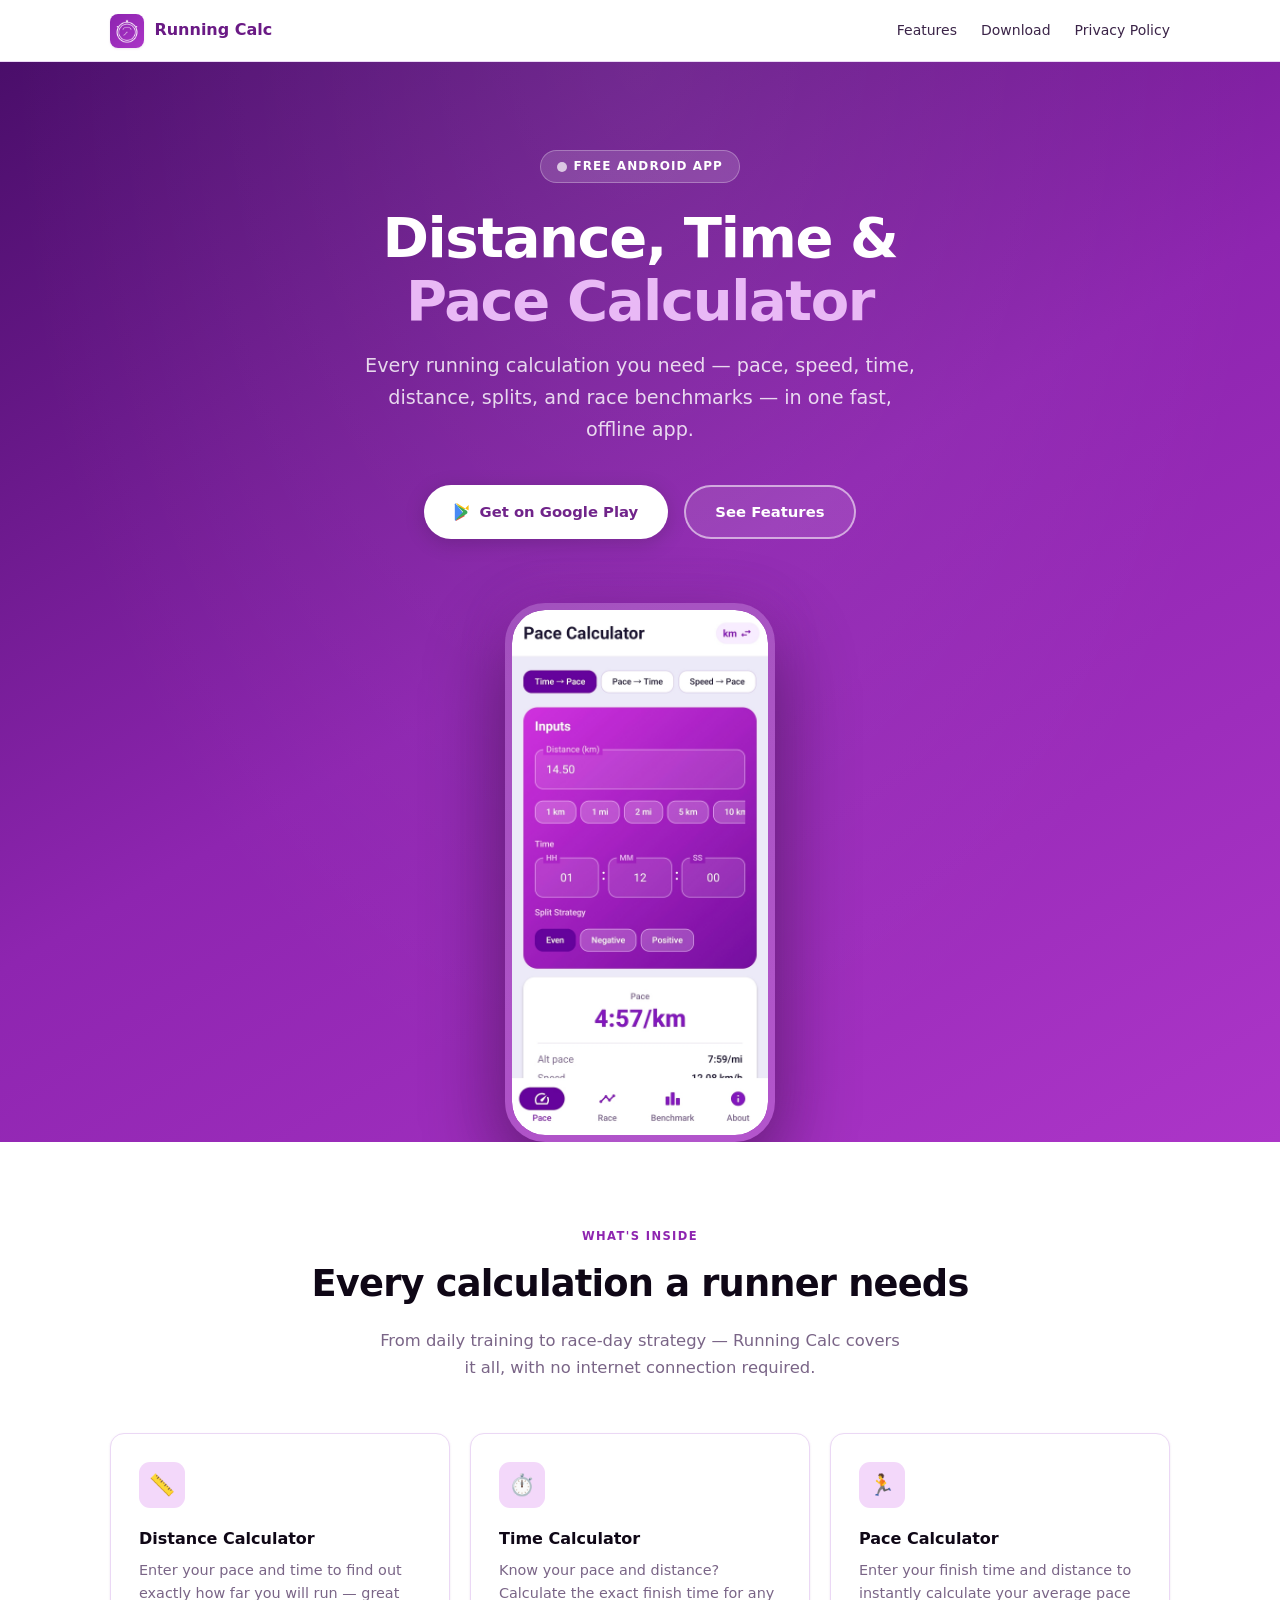
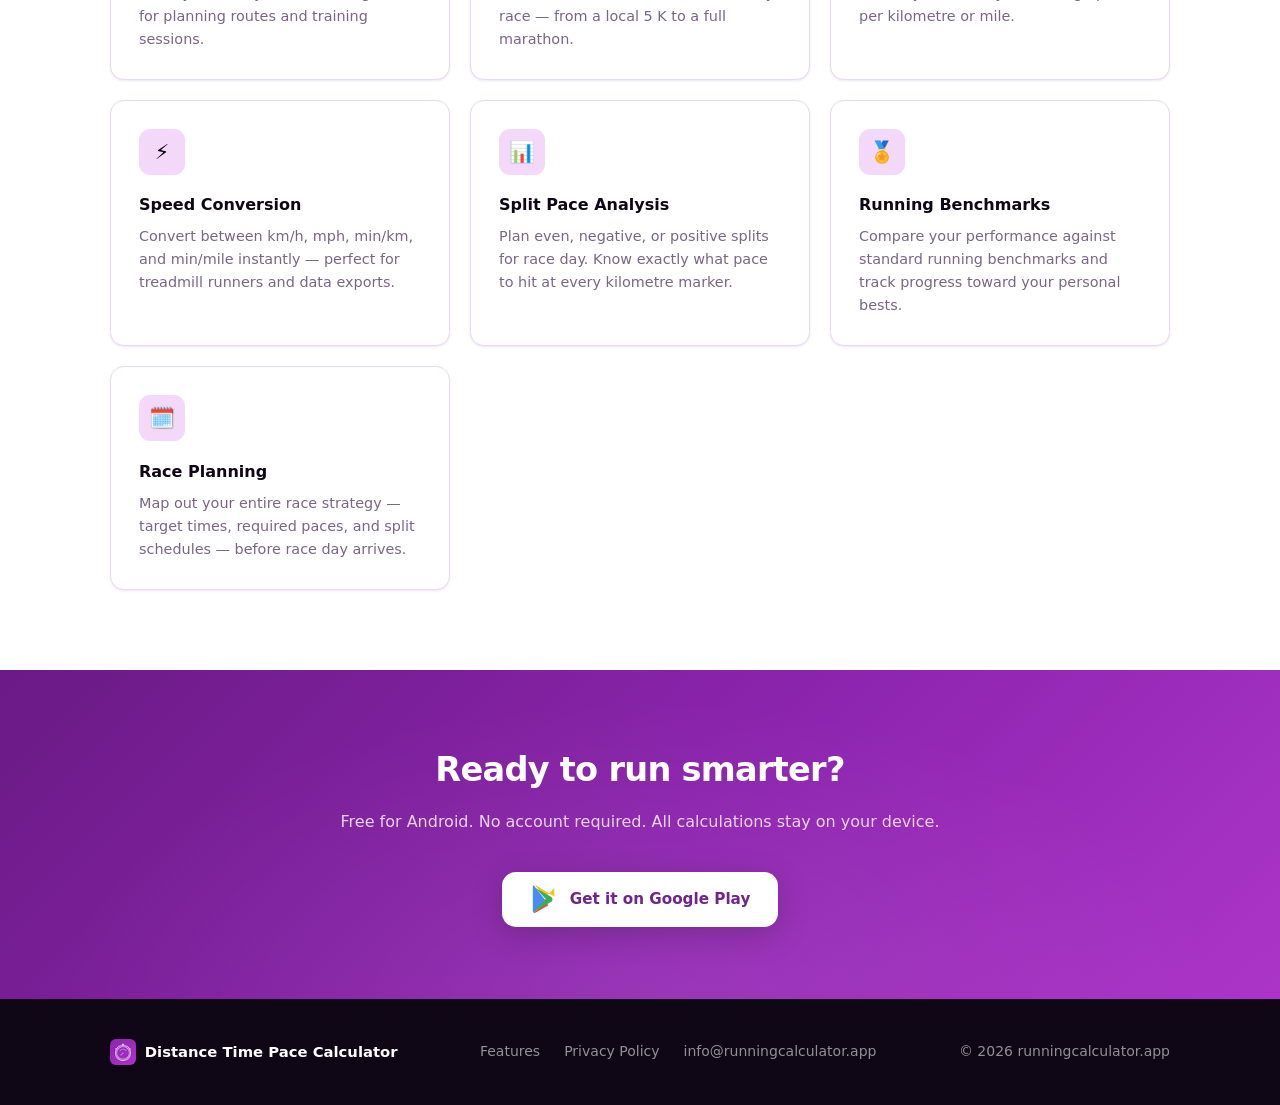
==== commit 635fb625: "Show app screenshot in hero section" ====
--- a/index.html
+++ b/index.html
@@ -94,27 +94,10 @@
 
       <!-- App Screenshot -->
       <div class="hero__mockup">
-        <!--
-          ══════════════════════════════════════════════════════════
-          SCREENSHOT PLACEHOLDER
-          When you have a screenshot, replace the block below with:
-
-          <div class="mockup">
-            <img src="assets/img/screenshot.png"
-                 alt="Distance Time Pace Calculator app screenshot"
-                 width="270" />
-          </div>
-
-          Recommended size: 1080 × 2340 px (or any 9 : 19.5 ratio).
-          Save the file as:  assets/img/screenshot.png
-          ══════════════════════════════════════════════════════════
-        -->
-        <div class="mockup__placeholder" role="img" aria-label="App screenshot placeholder">
-          <div class="mockup__placeholder-icon">
-            <img src="assets/img/icon-192.png" alt="Distance Time Pace Calculator icon" />
-          </div>
-          <strong>App Screenshot</strong>
-          <span>Save your screenshot as <code>assets/img/screenshot.png</code> and swap this placeholder.</span>
+        <div class="mockup">
+          <img src="assets/img/screenshot.png"
+               alt="Distance Time Pace Calculator app screenshot"
+               width="270" />
         </div>
       </div>
 
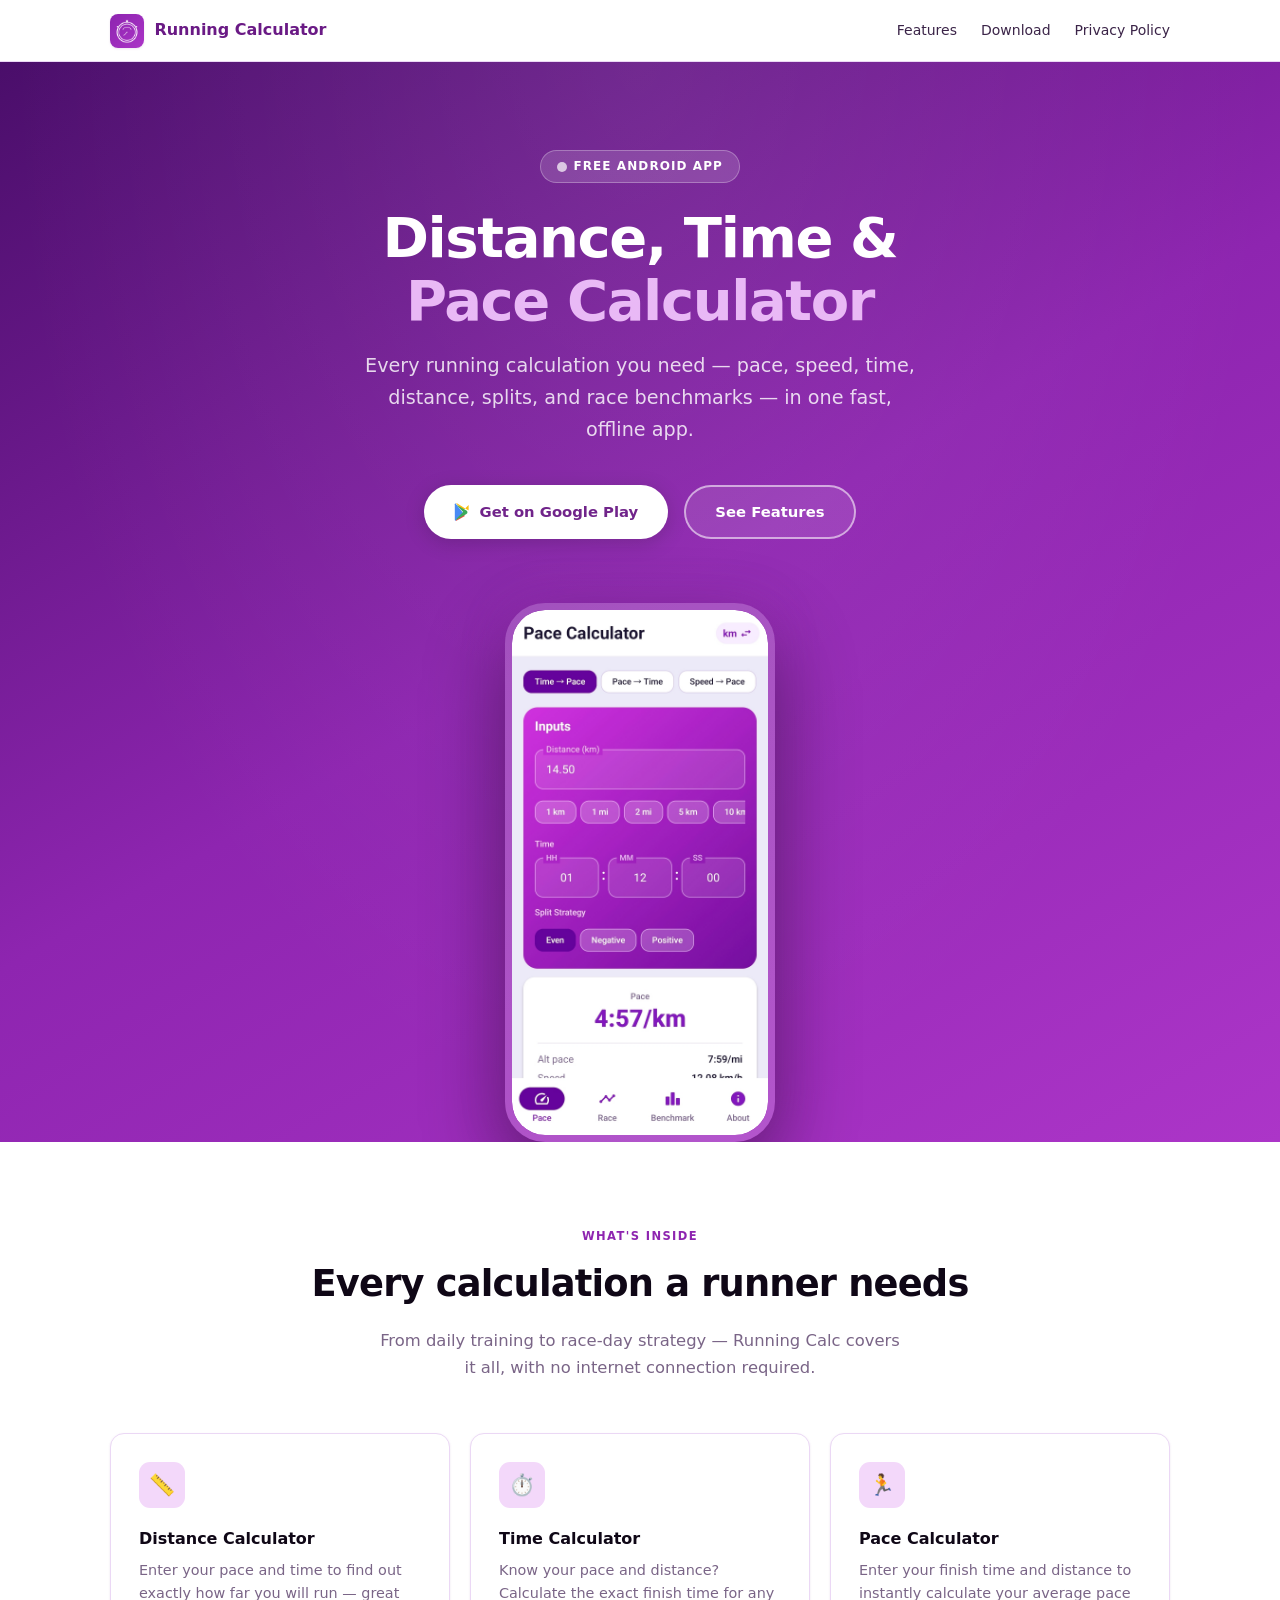
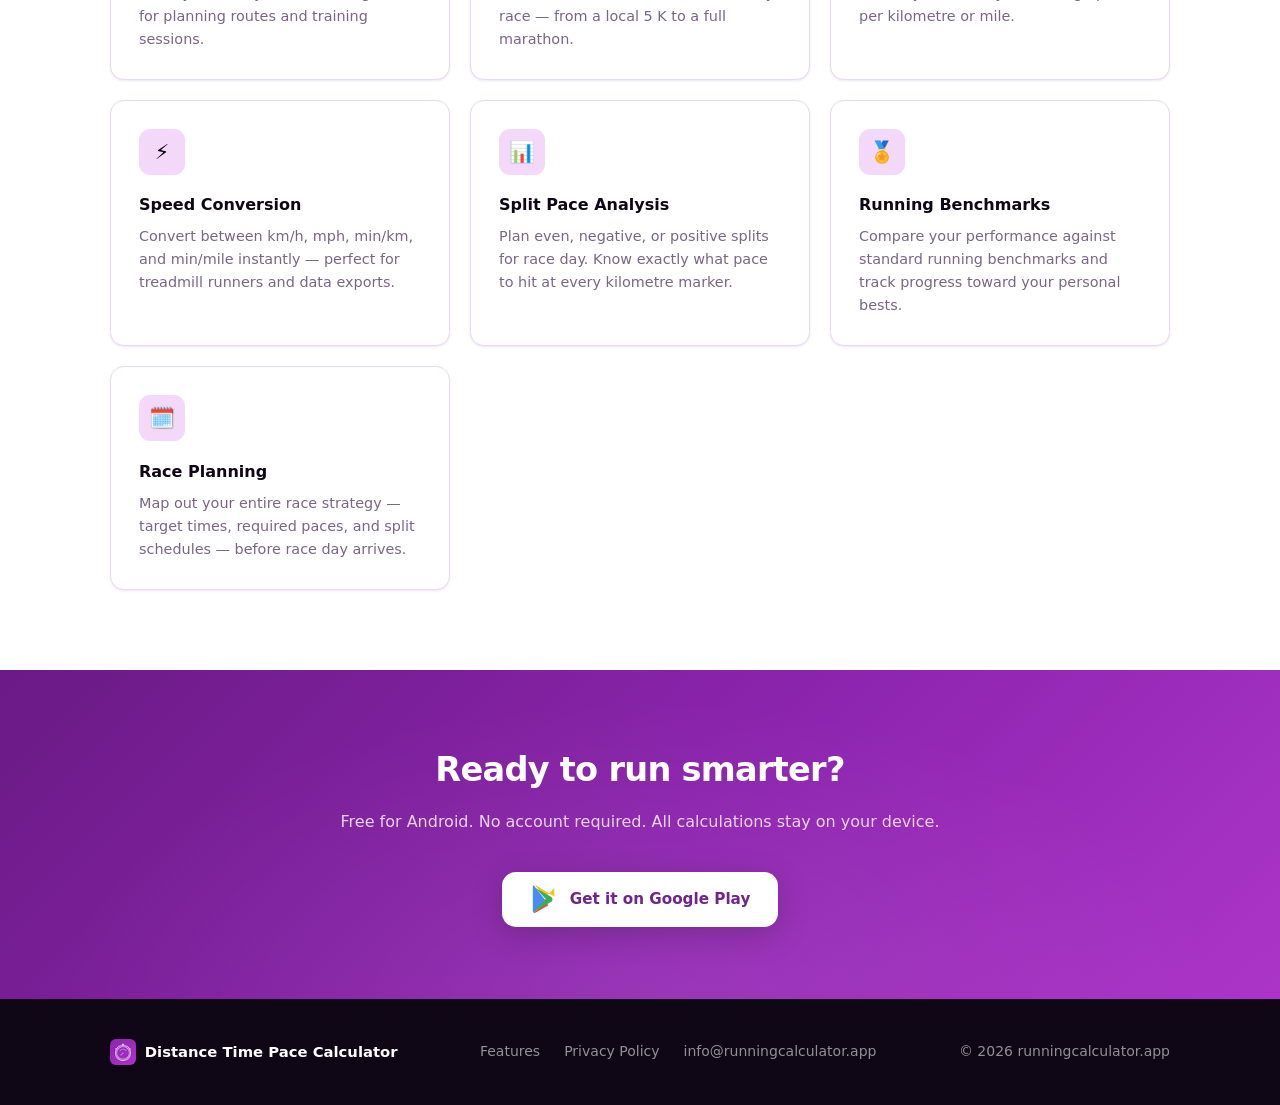
==== commit 0d238912: "Rename nav title from 'Running Calc' to 'Running Calculator'" ====
--- a/index.html
+++ b/index.html
@@ -49,7 +49,7 @@
         <span class="nav__brand-icon">
           <img src="assets/img/favicon-96x96.png" alt="" aria-hidden="true" />
         </span>
-        Running Calc
+        Running Calculator
       </a>
       <ul class="nav__links">
         <li><a href="#features">Features</a></li>
